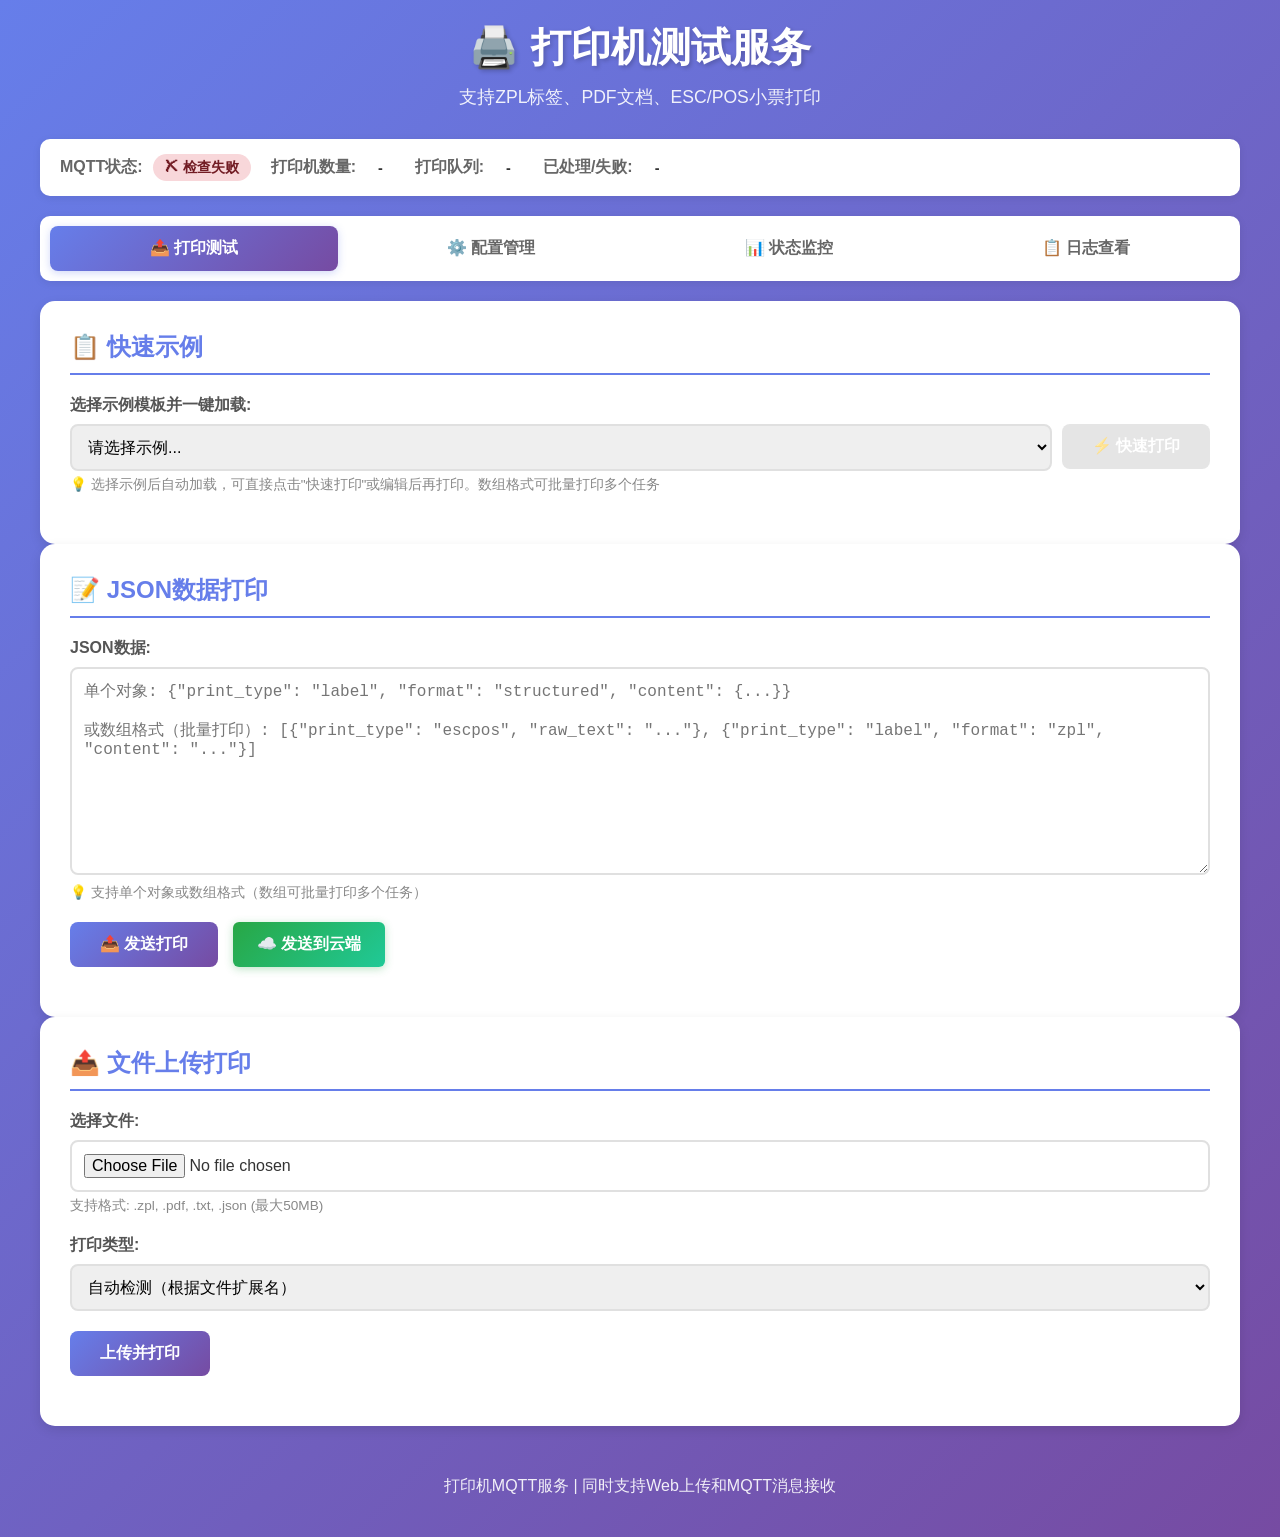
==== templates/index.html @ 7f985e1d "修改数组支持" ====
<!DOCTYPE html>
<html lang="zh-CN">
<head>
    <meta charset="UTF-8">
    <meta name="viewport" content="width=device-width, initial-scale=1.0">
    <title>打印机测试服务</title>
    <link rel="stylesheet" href="/static/style.css">
</head>
<body>
    <div class="container">
        <header>
            <h1>🖨️ 打印机测试服务</h1>
            <p class="subtitle">支持ZPL标签、PDF文档、ESC/POS小票打印</p>
        </header>

        <div class="status-bar">
            <div class="status-item">
                <span class="status-label">MQTT状态:</span>
                <span id="mqtt-status" class="status-value">检查中...</span>
            </div>
            <div class="status-item">
                <span class="status-label">打印机数量:</span>
                <span id="printer-count" class="status-value">-</span>
            </div>
            <div class="status-item">
                <span class="status-label">打印队列:</span>
                <span id="queue-status" class="status-value">-</span>
            </div>
            <div class="status-item">
                <span class="status-label">已处理/失败:</span>
                <span id="queue-stats" class="status-value">-</span>
            </div>
        </div>

        <!-- 主Tab导航 -->
        <div class="main-tabs">
            <button class="main-tab-btn active" onclick="switchMainTab('print')">📤 打印测试</button>
            <button class="main-tab-btn" onclick="switchMainTab('config')">⚙️ 配置管理</button>
            <button class="main-tab-btn" onclick="switchMainTab('status')">📊 状态监控</button>
            <button class="main-tab-btn" onclick="switchMainTab('logs')">📋 日志查看</button>
        </div>

        <main>
            <!-- 打印测试Tab -->
            <div id="print-tab" class="main-tab-content active">
                <div class="card">
                    <h2>📋 快速示例</h2>
                    <div class="example-selector">
                        <div class="form-group">
                            <label for="example-select">选择示例模板并一键加载:</label>
                            <div style="display: flex; gap: 10px; align-items: flex-start;">
                                <select id="example-select" style="flex: 1;" onchange="onExampleSelectAndLoad()">
                                    <option value="">请选择示例...</option>
                                    <optgroup label="标签打印">
                                        <option value="simple_chinese">简单中文标签（推荐）</option>
                                        <option value="mixed">中英文混合标签</option>
                                        <option value="zpl_chinese">ZPL代码含中文</option>
                                        <option value="zpl_english">纯英文ZPL</option>
                                    </optgroup>
                                    <optgroup label="小票打印">
                                        <option value="deli_receipt">ESC/POS小票（结构化）</option>
                                        <option value="deli_raw">ESC/POS小票（纯文本）</option>
                                    </optgroup>
                                    <optgroup label="批量打印（数组格式）">
                                        <option value="escpos_raw_text_list">ESC/POS批量打印（数组）</option>
                                    </optgroup>
                                </select>
                                <button class="btn btn-primary" onclick="quickPrintExample()" id="quick-print-btn" style="white-space: nowrap; min-width: 120px;" disabled>
                                    <span>⚡ 快速打印</span>
                                </button>
                            </div>
                            <small>💡 选择示例后自动加载，可直接点击"快速打印"或编辑后再打印。数组格式可批量打印多个任务</small>
                        </div>
                        
                        <div id="example-preview-mini" class="example-preview-mini" style="display: none;">
                            <div style="display: flex; justify-content: space-between; align-items: center;">
                                <div>
                                    <strong id="example-title-mini"></strong>
                                    <span id="example-desc-mini" style="color: #666; margin-left: 10px;"></span>
                                </div>
                                <button class="btn btn-small" onclick="toggleExampleCode()" id="toggle-code-btn">
                                    <span>👁️ 查看代码</span>
                                </button>
                            </div>
                            <pre id="example-code-full" style="display: none; margin-top: 10px;"><code id="example-code"></code></pre>
                        </div>
                    </div>
                </div>

                <div class="card">
                    <h2>📝 JSON数据打印</h2>
                    <form id="json-form">
                        <div class="form-group">
                            <label for="json-input">JSON数据:</label>
                            <textarea id="json-input" name="json_data" rows="10" 
                                      placeholder='单个对象: {"print_type": "label", "format": "structured", "content": {...}}&#10;&#10;或数组格式（批量打印）: [{"print_type": "escpos", "raw_text": "..."}, {"print_type": "label", "format": "zpl", "content": "..."}]'></textarea>
                            <small>💡 支持单个对象或数组格式（数组可批量打印多个任务）</small>
                        </div>

                        <div class="form-group">
                            <button type="submit" id="json-btn" class="btn btn-primary">
                                <span class="btn-text">📤 发送打印</span>
                                <span class="btn-loading" style="display: none;">处理中...</span>
                            </button>
                            <button type="button" id="mqtt-send-btn" class="btn btn-success" style="margin-left: 10px;">
                                <span class="btn-text">☁️ 发送到云端</span>
                                <span class="btn-loading" style="display: none;">发送中...</span>
                            </button>
                        </div>
                    </form>
                    <div id="json-result" class="result-message" style="display: none;"></div>
                </div>

                <div class="card">
                    <h2>📤 文件上传打印</h2>
                    <form id="upload-form" enctype="multipart/form-data">
                        <div class="form-group">
                            <label for="file-input">选择文件:</label>
                            <input type="file" id="file-input" name="file" required>
                            <small>支持格式: .zpl, .pdf, .txt, .json (最大50MB)</small>
                        </div>

                        <div class="form-group">
                            <label for="print-type">打印类型:</label>
                            <select id="print-type" name="print_type">
                                <option value="">自动检测（根据文件扩展名）</option>
                                <option value="label">ZPL标签打印</option>
                                <option value="pdf">PDF文档打印</option>
                                <option value="escpos">ESC/POS小票打印</option>
                            </select>
                        </div>

                        <div class="form-group">
                            <button type="submit" id="upload-btn" class="btn btn-primary">
                                <span class="btn-text">上传并打印</span>
                                <span class="btn-loading" style="display: none;">处理中...</span>
                            </button>
                        </div>
                    </form>
                    <div id="upload-result" class="result-message" style="display: none;"></div>
                </div>
            </div>

            <!-- 配置管理Tab -->
            <div id="config-tab" class="main-tab-content">
                <div class="card">
                    <h2>⚙️ 配置管理</h2>
                    
                    <!-- 子Tab导航 -->
                    <div class="sub-tabs">
                        <button class="sub-tab-btn active" onclick="switchSubTab('mqtt-config')">MQTT配置</button>
                        <button class="sub-tab-btn" onclick="switchSubTab('printer-config')">打印机配置</button>
                        <button class="sub-tab-btn" onclick="switchSubTab('import-export')">导入/导出</button>
                    </div>

                    <!-- MQTT配置 -->
                    <div id="mqtt-config" class="sub-tab-content active">
                        <form id="mqtt-config-form">
                            <div class="form-group">
                                <label for="mqtt-url">MQTT URL:</label>
                                <input type="text" id="mqtt-url" name="url" placeholder="mqtt://127.0.0.1:1883">
                                <small>格式: mqtt://host:port 或 ws://host:port/mqtt</small>
                            </div>
                            <div class="form-group">
                                <label for="mqtt-topic">主题:</label>
                                <input type="text" id="mqtt-topic" name="topic" placeholder="zebra/print">
                            </div>
                            <div class="form-group">
                                <label for="mqtt-username">用户名:</label>
                                <input type="text" id="mqtt-username" name="username" placeholder="可选">
                            </div>
                            <div class="form-group">
                                <label for="mqtt-password">密码:</label>
                                <input type="password" id="mqtt-password" name="password" placeholder="可选">
                            </div>
                            <div class="form-group">
                                <label for="mqtt-client-id">客户端ID:</label>
                                <input type="text" id="mqtt-client-id" name="client_id" placeholder="留空则自动生成随机ID">
                                <small>如果为空，系统会自动生成随机ID（格式：label_print_随机字符串）</small>
                            </div>
                            <div class="form-group">
                                <button type="submit" class="btn btn-primary">保存MQTT配置</button>
                                <button type="button" class="btn btn-secondary" onclick="loadConfig()">重新加载</button>
                            </div>
                        </form>
                        <div id="mqtt-result" class="result-message" style="display: none;"></div>
                    </div>

                    <!-- 打印机配置 -->
                    <div id="printer-config" class="sub-tab-content">
                        <div class="printers-list" id="printers-list">
                            <p>加载中...</p>
                        </div>
                        <div class="form-group">
                            <button type="button" class="btn btn-primary" onclick="addPrinter()">添加打印机</button>
                            <button type="button" class="btn btn-secondary" onclick="loadConfig()">重新加载</button>
                        </div>
                        <div id="printers-result" class="result-message" style="display: none;"></div>
                        
                        <!-- 打印机编辑对话框 -->
                        <div id="printer-modal" class="modal" style="display: none;">
                            <div class="modal-content">
                                <span class="close" onclick="closePrinterModal()">&times;</span>
                                <h2 id="printer-modal-title">添加打印机</h2>
                                <form id="printer-form">
                                    <input type="hidden" id="printer-index" value="-1">
                                    <div class="form-group">
                                        <label for="printer-name">打印机名称:</label>
                                        <div style="display: flex; gap: 10px; align-items: flex-start;">
                                            <input type="text" id="printer-name" name="name" placeholder="例如: ZT411标签打印机" required style="flex: 1;">
                                            <button type="button" class="btn btn-secondary" onclick="scanPrinters()" id="scan-btn" style="white-space: nowrap;">扫描打印机</button>
                                        </div>
                                        <div id="printer-scan-result" style="margin-top: 10px; display: none;">
                                            <select id="printer-select" style="width: 100%; padding: 8px; border: 2px solid #e0e0e0; border-radius: 8px; font-size: 0.95em;">
                                                <option value="">请选择打印机...</option>
                                            </select>
                                            <small style="display: block; margin-top: 5px; color: #888;">选择打印机后会自动填充名称</small>
                                        </div>
                                    </div>
                                    <div class="form-group">
                                        <label for="printer-types">支持类型:</label>
                                        <div style="display: flex; flex-wrap: wrap; gap: 10px;">
                                            <label><input type="checkbox" name="types" value="label"> 标签(ZPL)</label>
                                            <label><input type="checkbox" name="types" value="pdf"> PDF</label>
                                            <label><input type="checkbox" name="types" value="escpos"> ESC/POS小票</label>
                                            <label><input type="checkbox" name="types" value="*"> 通用(所有类型)</label>
                                        </div>
                                        <small>至少选择一种类型</small>
                                    </div>
                                    <div class="form-group">
                                        <label for="printer-ip">IP地址:</label>
                                        <input type="text" id="printer-ip" name="ip" placeholder="例如: 192.168.1.100">
                                        <small>网络打印机IP地址（可选）</small>
                                    </div>
                                    <div class="form-group">
                                        <label for="printer-port">端口:</label>
                                        <input type="number" id="printer-port" name="port" value="9100" placeholder="9100">
                                        <small>网络打印端口（默认9100）</small>
                                    </div>
                                    <div class="form-group">
                                        <label for="printer-device">设备路径:</label>
                                        <input type="text" id="printer-device" name="device" placeholder="例如: /dev/usb/lp0">
                                        <small>Linux USB设备路径（可选）</small>
                                    </div>
                                    <div class="form-group">
                                        <button type="submit" class="btn btn-primary">保存</button>
                                        <button type="button" class="btn btn-secondary" onclick="closePrinterModal()">取消</button>
                                    </div>
                                </form>
                            </div>
                        </div>
                    </div>

                    <!-- 导入/导出 -->
                    <div id="import-export" class="sub-tab-content">
                        <div class="form-group">
                            <h3>导出配置</h3>
                            <button type="button" class="btn btn-primary" onclick="exportConfig()">导出配置文件</button>
                            <small>下载当前配置文件到本地</small>
                        </div>
                        <div class="form-group">
                            <h3>导入配置</h3>
                            <input type="file" id="config-file-input" accept=".json" style="margin-bottom: 10px;">
                            <button type="button" class="btn btn-primary" onclick="importConfig()">导入配置文件</button>
                            <small>从本地文件导入配置（会覆盖当前配置）</small>
                        </div>
                        <div id="import-export-result" class="result-message" style="display: none;"></div>
                    </div>
                </div>
            </div>

            <!-- 状态监控Tab -->
            <div id="status-tab" class="main-tab-content">
                <div class="card">
                    <h2>📊 服务状态</h2>
                    <div id="status-info">
                        <p>加载中...</p>
                    </div>
                </div>

                <div class="card">
                    <h2>🖨️ 打印机信息</h2>
                    <div id="printer-info">
                        <p>加载中...</p>
                    </div>
                </div>
            </div>

            <!-- 日志查看Tab -->
            <div id="logs-tab" class="main-tab-content">
                <div class="card">
                    <h2>📋 日志查看</h2>
                    
                    <!-- 日志控制面板 -->
                    <div class="log-controls">
                        <div class="log-control-row">
                            <div class="form-group" style="flex: 1;">
                                <label for="log-file-select">日志文件:</label>
                                <select id="log-file-select" onchange="onLogFileChange()">
                                    <option value="">最新日志</option>
                                </select>
                            </div>
                            
                            <div class="form-group" style="flex: 1;">
                                <label for="log-level-filter">日志级别:</label>
                                <select id="log-level-filter" onchange="loadLogs()">
                                    <option value="">全部</option>
                                    <option value="ERROR">ERROR</option>
                                    <option value="WARNING">WARNING</option>
                                    <option value="INFO">INFO</option>
                                    <option value="DEBUG">DEBUG</option>
                                </select>
                            </div>
                            
                            <div class="form-group" style="flex: 1;">
                                <label for="log-lines">显示行数:</label>
                                <select id="log-lines" onchange="loadLogs()">
                                    <option value="50">50行</option>
                                    <option value="100" selected>100行</option>
                                    <option value="200">200行</option>
                                    <option value="500">500行</option>
                                </select>
                            </div>
                        </div>
                        
                        <div class="log-control-row">
                            <div class="form-group" style="flex: 1;">
                                <label for="log-search">搜索关键词:</label>
                                <input type="text" id="log-search" placeholder="输入关键词搜索..." onkeyup="onLogSearchKeyup(event)">
                            </div>
                            
                            <div class="form-group" style="display: flex; gap: 10px; align-items: flex-end;">
                                <button class="btn btn-primary" onclick="loadLogs()">🔍 搜索</button>
                                <button class="btn btn-secondary" onclick="refreshLogs()">🔄 刷新</button>
                                <button class="btn btn-secondary" onclick="cleanOldLogs()">🗑️ 清理过期日志</button>
                            </div>
                        </div>
                    </div>
                    
                    <!-- 日志统计 -->
                    <div class="log-stats" id="log-stats">
                        <div class="stat-item">
                            <span class="stat-label">总记录:</span>
                            <span class="stat-value" id="log-count">-</span>
                        </div>
                        <div class="stat-item stat-error">
                            <span class="stat-label">错误:</span>
                            <span class="stat-value" id="log-error-count">-</span>
                        </div>
                        <div class="stat-item stat-warning">
                            <span class="stat-label">警告:</span>
                            <span class="stat-value" id="log-warning-count">-</span>
                        </div>
                        <div class="stat-item stat-info">
                            <span class="stat-label">信息:</span>
                            <span class="stat-value" id="log-info-count">-</span>
                        </div>
                    </div>
                    
                    <!-- 日志内容 -->
                    <div class="log-viewer" id="log-viewer">
                        <p class="log-loading">加载中...</p>
                    </div>
                </div>
                
                <!-- 日志文件管理 -->
                <div class="card">
                    <h2>📁 日志文件管理</h2>
                    <div id="log-files-info">
                        <p>加载中...</p>
                    </div>
                </div>
            </div>
        </main>

        <footer>
            <p>打印机MQTT服务 | 同时支持Web上传和MQTT消息接收</p>
        </footer>
    </div>

    <script>
        // 主Tab切换
        function switchMainTab(tabName) {
            // 隐藏所有主Tab内容
            document.querySelectorAll('.main-tab-content').forEach(tab => {
                tab.classList.remove('active');
            });
            
            // 移除所有主Tab按钮的active状态
            document.querySelectorAll('.main-tab-btn').forEach(btn => {
                btn.classList.remove('active');
            });
            
            // 显示选中的Tab
            document.getElementById(tabName + '-tab').classList.add('active');
            event.target.classList.add('active');
            
            // 如果切换到状态监控，刷新状态
            if (tabName === 'status') {
                loadStatusInfo();
            }
            // 如果切换到配置管理，加载配置
            if (tabName === 'config') {
                loadConfig();
            }
            // 如果切换到日志查看，加载日志
            if (tabName === 'logs') {
                loadLogFiles();
                loadLogs();
                loadLogStats();
            }
        }

        // 子Tab切换（配置管理内部）
        function switchSubTab(tabName) {
            // 隐藏所有子Tab内容
            document.querySelectorAll('.sub-tab-content').forEach(tab => {
                tab.classList.remove('active');
            });
            
            // 移除所有子Tab按钮的active状态
            document.querySelectorAll('.sub-tab-btn').forEach(btn => {
                btn.classList.remove('active');
            });
            
            // 显示选中的Tab
            document.getElementById(tabName).classList.add('active');
            event.target.classList.add('active');
            
            // 如果切换到打印机配置，加载打印机列表
            if (tabName === 'printer-config') {
                loadPrinters();
            }
        }

        // 状态检查
        async function checkStatus() {
            try {
                const response = await fetch('/api/status');
                const data = await response.json();
                
                // MQTT状态
                let statusText = '✗ 已停止';
                let statusClass = 'status-error';
                if (data.mqtt.status === 'running') {
                    statusText = '✓ 已连接';
                    statusClass = 'status-success';
                } else if (data.mqtt.status === 'connecting') {
                    statusText = '⏳ 连接中...';
                    statusClass = 'status-value';
                }
                document.getElementById('mqtt-status').textContent = statusText;
                document.getElementById('mqtt-status').className = 'status-value ' + statusClass;
                
                // 打印机数量
                document.getElementById('printer-count').textContent = data.printers.count;
                
                // 打印队列状态
                if (data.queue) {
                    const queueSize = data.queue.queue_size || 0;
                    const isRunning = data.queue.is_running;
                    
                    let queueText = '';
                    let queueClass = 'status-value';
                    
                    if (!isRunning) {
                        queueText = '✗ 未运行';
                        queueClass = 'status-value status-error';
                    } else if (queueSize > 0) {
                        queueText = `⏳ ${queueSize}个任务`;
                        queueClass = 'status-value status-warning';
                    } else {
                        queueText = '✓ 空闲';
                        queueClass = 'status-value status-success';
                    }
                    
                    document.getElementById('queue-status').textContent = queueText;
                    document.getElementById('queue-status').className = queueClass;
                    
                    // 统计信息
                    const processed = data.queue.processed_count || 0;
                    const failed = data.queue.failed_count || 0;
                    const successRate = data.queue.success_rate || 100;
                    
                    document.getElementById('queue-stats').textContent = `${processed}/${failed} (${successRate}%)`;
                } else {
                    document.getElementById('queue-status').textContent = '-';
                    document.getElementById('queue-stats').textContent = '-';
                }
            } catch (error) {
                document.getElementById('mqtt-status').textContent = '✗ 检查失败';
                document.getElementById('mqtt-status').className = 'status-value status-error';
            }
        }

        // 加载状态信息
        async function loadStatusInfo() {
            try {
                const response = await fetch('/api/status');
                const data = await response.json();
                
                let statusText = '已停止';
                let statusClass = 'status-error';
                if (data.mqtt.status === 'running') {
                    statusText = '已连接';
                    statusClass = 'status-success';
                } else if (data.mqtt.status === 'connecting') {
                    statusText = '连接中...';
                    statusClass = 'status-value';
                }
                
                let errorHtml = '';
                if (data.mqtt.error) {
                    errorHtml = `<p><strong>错误信息:</strong> <span class="status-error">${data.mqtt.error}</span></p>`;
                }
                
                let clientIdHtml = '';
                if (data.mqtt.client_id) {
                    clientIdHtml = `<p><strong>客户端ID:</strong> ${data.mqtt.client_id}</p>`;
                }
                
                const statusHtml = `
                    <div class="status-detail">
                        <h3>MQTT连接信息</h3>
                        <p><strong>状态:</strong> <span class="${statusClass}">${statusText}</span></p>
                        <p><strong>服务器:</strong> ${data.mqtt.host}:${data.mqtt.port}</p>
                        <p><strong>主题:</strong> ${data.mqtt.topic}</p>
                        ${clientIdHtml}
                        ${errorHtml}
                    </div>
                `;
                document.getElementById('status-info').innerHTML = statusHtml;
                
                // 加载打印机信息
                loadPrintersInfo();
            } catch (error) {
                document.getElementById('status-info').innerHTML = '<p class="error">加载状态失败: ' + error.message + '</p>';
            }
        }

        // 加载打印机信息
        async function loadPrintersInfo() {
            try {
                const response = await fetch('/api/status');
                const data = await response.json();
                
                if (data.printers.count === 0) {
                    document.getElementById('printer-info').innerHTML = '<p>未配置打印机</p>';
                    return;
                }
                
                let printersHtml = '<div class="printers-grid">';
                data.printers.configs.forEach((printer, index) => {
                    const types = printer.types || [];
                    const typeStr = types.join(', ');
                    printersHtml += `
                        <div class="printer-card">
                            <h4>${printer.name || '未命名打印机'}</h4>
                            <p><strong>类型:</strong> ${typeStr}</p>
                            <p><strong>IP:</strong> ${printer.ip || 'N/A'}</p>
                            <p><strong>端口:</strong> ${printer.port || 9100}</p>
                        </div>
                    `;
                });
                printersHtml += '</div>';
                document.getElementById('printer-info').innerHTML = printersHtml;
            } catch (error) {
                document.getElementById('printer-info').innerHTML = '<p class="error">加载打印机信息失败: ' + error.message + '</p>';
            }
        }

        // 加载配置
        async function loadConfig() {
            try {
                const response = await fetch('/api/config');
                const data = await response.json();
                
                // 填充MQTT配置表单
                if (data.mqtt) {
                    document.getElementById('mqtt-url').value = data.mqtt.url || '';
                    document.getElementById('mqtt-topic').value = data.mqtt.topic || '';
                    document.getElementById('mqtt-username').value = data.mqtt.username || '';
                    document.getElementById('mqtt-client-id').value = data.mqtt.client_id || '';
                    // 密码字段不填充（显示为***）
                }
            } catch (error) {
                console.error('加载配置失败:', error);
            }
        }

        // 加载打印机列表
        async function loadPrinters() {
            try {
                const response = await fetch('/api/config');
                const data = await response.json();
                
                const printers = data.printers || [];
                if (printers.length === 0) {
                    document.getElementById('printers-list').innerHTML = '<p>未配置打印机</p>';
                    return;
                }
                
                let printersHtml = '<div class="printers-list-items">';
                printers.forEach((printer, index) => {
                    printersHtml += `
                        <div class="printer-item">
                            <h4>${printer.name || '未命名'}</h4>
                            <p>类型: ${(printer.types || []).join(', ')}</p>
                            <p>IP: ${printer.ip || 'N/A'}</p>
                            <button class="btn btn-small" onclick="editPrinter(${index})">编辑</button>
                            <button class="btn btn-small btn-danger" onclick="deletePrinter(${index})">删除</button>
                        </div>
                    `;
                });
                printersHtml += '</div>';
                document.getElementById('printers-list').innerHTML = printersHtml;
            } catch (error) {
                document.getElementById('printers-list').innerHTML = '<p class="error">加载失败: ' + error.message + '</p>';
            }
        }

        // 导出配置
        async function exportConfig() {
            try {
                const response = await fetch('/api/config/export');
                const data = await response.json();
                
                if (data.success) {
                    const blob = new Blob([JSON.stringify(data.config, null, 2)], { type: 'application/json' });
                    const url = URL.createObjectURL(blob);
                    const a = document.createElement('a');
                    a.href = url;
                    a.download = data.filename || 'printer_config.json';
                    document.body.appendChild(a);
                    a.click();
                    document.body.removeChild(a);
                    URL.revokeObjectURL(url);
                    
                    showResult(document.getElementById('import-export-result'), '配置已导出', 'success');
                } else {
                    showResult(document.getElementById('import-export-result'), data.error || '导出失败', 'error');
                }
            } catch (error) {
                showResult(document.getElementById('import-export-result'), '导出失败: ' + error.message, 'error');
            }
        }

        // 导入配置
        async function importConfig() {
            const fileInput = document.getElementById('config-file-input');
            if (!fileInput.files[0]) {
                showResult(document.getElementById('import-export-result'), '请选择文件', 'error');
                return;
            }
            
            const formData = new FormData();
            formData.append('file', fileInput.files[0]);
            
            try {
                const response = await fetch('/api/config/import', {
                    method: 'POST',
                    body: formData
                });
                
                const data = await response.json();
                
                if (data.success) {
                    showResult(document.getElementById('import-export-result'), '配置已导入', 'success');
                    loadConfig();
                    loadPrinters();
                } else {
                    showResult(document.getElementById('import-export-result'), data.error || '导入失败', 'error');
                }
            } catch (error) {
                showResult(document.getElementById('import-export-result'), '导入失败: ' + error.message, 'error');
            }
        }

        // 添加打印机
        function addPrinter() {
            document.getElementById('printer-modal-title').textContent = '添加打印机';
            document.getElementById('printer-index').value = '-1';
            document.getElementById('printer-form').reset();
            document.getElementById('printer-port').value = '9100';
            // 重置扫描结果
            document.getElementById('printer-scan-result').style.display = 'none';
            document.getElementById('printer-select').innerHTML = '<option value="">请选择打印机...</option>';
            document.getElementById('printer-modal').style.display = 'block';
        }

        // 编辑打印机
        async function editPrinter(index) {
            try {
                const response = await fetch('/api/config');
                const config = await response.json();
                const printers = config.printers || [];
                
                if (index < 0 || index >= printers.length) {
                    showResult(document.getElementById('printers-result'), '打印机索引无效', 'error');
                    return;
                }
                
                const printer = printers[index];
                document.getElementById('printer-modal-title').textContent = '编辑打印机';
                document.getElementById('printer-index').value = index;
                document.getElementById('printer-name').value = printer.name || '';
                document.getElementById('printer-ip').value = printer.ip || '';
                document.getElementById('printer-port').value = printer.port || 9100;
                document.getElementById('printer-device').value = printer.device || '';
                
                // 清除所有复选框
                document.querySelectorAll('input[name="types"]').forEach(cb => cb.checked = false);
                
                // 设置选中的类型
                const types = printer.types || [];
                types.forEach(type => {
                    const checkbox = document.querySelector(`input[name="types"][value="${type}"]`);
                    if (checkbox) checkbox.checked = true;
                });
                
                document.getElementById('printer-modal').style.display = 'block';
            } catch (error) {
                showResult(document.getElementById('printers-result'), '加载打印机信息失败: ' + error.message, 'error');
            }
        }

        // 关闭打印机对话框
        function closePrinterModal() {
            document.getElementById('printer-modal').style.display = 'none';
            // 重置表单和扫描结果
            document.getElementById('printer-form').reset();
            document.getElementById('printer-port').value = '9100';
            document.getElementById('printer-scan-result').style.display = 'none';
            document.getElementById('printer-select').innerHTML = '<option value="">请选择打印机...</option>';
        }

        // 打印机表单提交
        document.getElementById('printer-form').addEventListener('submit', async (e) => {
            e.preventDefault();
            
            // 获取选中的类型
            const selectedTypes = Array.from(document.querySelectorAll('input[name="types"]:checked')).map(cb => cb.value);
            if (selectedTypes.length === 0) {
                showResult(document.getElementById('printers-result'), '请至少选择一种支持类型', 'error');
                return;
            }
            
            const printerData = {
                name: document.getElementById('printer-name').value,
                types: selectedTypes,
                ip: document.getElementById('printer-ip').value || null,
                port: parseInt(document.getElementById('printer-port').value) || 9100,
                device: document.getElementById('printer-device').value || null
            };
            
            try {
                const response = await fetch('/api/config');
                const config = await response.json();
                
                if (!config.printers) {
                    config.printers = [];
                }
                
                const index = parseInt(document.getElementById('printer-index').value);
                if (index >= 0 && index < config.printers.length) {
                    // 编辑现有打印机
                    config.printers[index] = printerData;
                } else {
                    // 添加新打印机
                    config.printers.push(printerData);
                }
                
                const saveResponse = await fetch('/api/config/save', {
                    method: 'POST',
                    headers: {
                        'Content-Type': 'application/json'
                    },
                    body: JSON.stringify(config)
                });
                
                const data = await saveResponse.json();
                
                if (data.success) {
                    showResult(document.getElementById('printers-result'), index >= 0 ? '打印机已更新' : '打印机已添加', 'success');
                    closePrinterModal();
                    loadPrinters();
                    // 刷新状态栏的打印机数量
                    checkStatus();
                } else {
                    showResult(document.getElementById('printers-result'), data.error || '保存失败', 'error');
                }
            } catch (error) {
                showResult(document.getElementById('printers-result'), '保存失败: ' + error.message, 'error');
            }
        });

        // 点击模态框外部关闭
        window.onclick = function(event) {
            const modal = document.getElementById('printer-modal');
            if (event.target == modal) {
                closePrinterModal();
            }
        }

        // 扫描打印机
        async function scanPrinters() {
            const scanBtn = document.getElementById('scan-btn');
            const resultDiv = document.getElementById('printer-scan-result');
            const select = document.getElementById('printer-select');
            const nameInput = document.getElementById('printer-name');
            
            scanBtn.disabled = true;
            scanBtn.textContent = '扫描中...';
            resultDiv.style.display = 'none';
            
            try {
                const response = await fetch('/api/printers/scan');
                const data = await response.json();
                
                if (data.success && data.printers && data.printers.length > 0) {
                    // 清空选择框
                    select.innerHTML = '<option value="">请选择打印机...</option>';
                    
                    // 添加打印机选项
                    data.printers.forEach(printer => {
                        const option = document.createElement('option');
                        option.value = printer.name;
                        option.textContent = printer.name + (printer.is_default ? ' (默认)' : '');
                        if (printer.is_default) {
                            option.style.fontWeight = 'bold';
                        }
                        select.appendChild(option);
                    });
                    
                    resultDiv.style.display = 'block';
                    showResult(document.getElementById('printers-result'), `找到 ${data.count} 台打印机`, 'success');
                } else {
                    const errorMsg = data.error || '未找到打印机';
                    showResult(document.getElementById('printers-result'), errorMsg, 'error');
                    resultDiv.style.display = 'none';
                }
            } catch (error) {
                showResult(document.getElementById('printers-result'), '扫描失败: ' + error.message, 'error');
                resultDiv.style.display = 'none';
            } finally {
                scanBtn.disabled = false;
                scanBtn.textContent = '扫描打印机';
            }
        }

        // 打印机选择改变事件
        document.getElementById('printer-select').addEventListener('change', function(e) {
            const selectedName = e.target.value;
            if (selectedName) {
                document.getElementById('printer-name').value = selectedName;
            }
        });

        // 删除打印机
        async function deletePrinter(index) {
            if (!confirm('确定要删除这台打印机吗？')) {
                return;
            }
            
            try {
                const response = await fetch('/api/config');
                const config = await response.json();
                
                config.printers.splice(index, 1);
                
                const saveResponse = await fetch('/api/config/save', {
                    method: 'POST',
                    headers: {
                        'Content-Type': 'application/json'
                    },
                    body: JSON.stringify(config)
                });
                
                const data = await saveResponse.json();
                
                if (data.success) {
                    showResult(document.getElementById('printers-result'), '打印机已删除', 'success');
                    loadPrinters();
                } else {
                    showResult(document.getElementById('printers-result'), data.error || '删除失败', 'error');
                }
            } catch (error) {
                showResult(document.getElementById('printers-result'), '删除失败: ' + error.message, 'error');
            }
        }

        // MQTT配置表单提交
        document.getElementById('mqtt-config-form').addEventListener('submit', async (e) => {
            e.preventDefault();
            
            try {
                const response = await fetch('/api/config');
                const config = await response.json();
                
                // 更新MQTT配置
                const clientIdValue = document.getElementById('mqtt-client-id').value.trim();
                config.mqtt = {
                    url: document.getElementById('mqtt-url').value,
                    topic: document.getElementById('mqtt-topic').value,
                    username: document.getElementById('mqtt-username').value || null,
                    password: document.getElementById('mqtt-password').value || null,
                    client_id: clientIdValue || null  // 如果为空字符串，设为null（自动生成）
                };
                
                const saveResponse = await fetch('/api/config/save', {
                    method: 'POST',
                    headers: {
                        'Content-Type': 'application/json'
                    },
                    body: JSON.stringify(config)
                });
                
                const data = await saveResponse.json();
                
                if (data.success) {
                    const message = data.mqtt_restarted ? 'MQTT配置已保存，客户端已重启' : 'MQTT配置已保存';
                    showResult(document.getElementById('mqtt-result'), message, 'success');
                    // 刷新状态
                    setTimeout(() => {
                        checkStatus();
                    }, 1000);
                } else {
                    showResult(document.getElementById('mqtt-result'), data.error || '保存失败', 'error');
                }
            } catch (error) {
                showResult(document.getElementById('mqtt-result'), '保存失败: ' + error.message, 'error');
            }
        });

        // 文件上传表单处理
        document.getElementById('upload-form').addEventListener('submit', async (e) => {
            e.preventDefault();
            
            const formData = new FormData(e.target);
            const fileInput = document.getElementById('file-input');
            const btn = document.getElementById('upload-btn');
            const resultDiv = document.getElementById('upload-result');
            
            if (!fileInput.files[0]) {
                showResult(resultDiv, '请选择文件', 'error');
                return;
            }
            
            btn.disabled = true;
            btn.querySelector('.btn-text').style.display = 'none';
            btn.querySelector('.btn-loading').style.display = 'inline';
            resultDiv.style.display = 'none';
            
            try {
                const response = await fetch('/api/print', {
                    method: 'POST',
                    body: formData
                });
                
                const data = await response.json();
                
                if (data.success) {
                    showResult(resultDiv, data.message || '打印任务已发送', 'success');
                } else {
                    showResult(resultDiv, data.error || '打印失败', 'error');
                }
            } catch (error) {
                showResult(resultDiv, '请求失败: ' + error.message, 'error');
            } finally {
                btn.disabled = false;
                btn.querySelector('.btn-text').style.display = 'inline';
                btn.querySelector('.btn-loading').style.display = 'none';
            }
        });

        // JSON表单处理
        document.getElementById('json-form').addEventListener('submit', async (e) => {
            e.preventDefault();
            
            const jsonInput = document.getElementById('json-input');
            const btn = document.getElementById('json-btn');
            const resultDiv = document.getElementById('json-result');
            
            let jsonData;
            try {
                jsonData = JSON.parse(jsonInput.value);
            } catch (error) {
                showResult(resultDiv, 'JSON格式错误: ' + error.message, 'error');
                return;
            }
            
            // 验证数据格式
            const isArray = Array.isArray(jsonData);
            if (!isArray && typeof jsonData !== 'object') {
                showResult(resultDiv, 'JSON数据必须是对象或数组', 'error');
                return;
            }
            
            if (isArray && jsonData.length === 0) {
                showResult(resultDiv, '数组不能为空', 'error');
                return;
            }
            
            btn.disabled = true;
            btn.querySelector('.btn-text').style.display = 'none';
            btn.querySelector('.btn-loading').style.display = 'inline';
            resultDiv.style.display = 'none';
            
            try {
                const response = await fetch('/api/print/raw', {
                    method: 'POST',
                    headers: {
                        'Content-Type': 'application/json'
                    },
                    body: JSON.stringify(jsonData)
                });
                
                const data = await response.json();
                
                if (data.success) {
                    // 如果是数组格式，显示详细信息
                    if (isArray && data.total !== undefined) {
                        let message = `✅ ${data.message || '批量打印任务处理完成'}`;
                        if (data.total > 0) {
                            message += `\n📊 总计: ${data.total} 个任务`;
                            message += `\n✅ 成功: ${data.success_count} 个`;
                            if (data.failed_count > 0) {
                                message += `\n❌ 失败: ${data.failed_count} 个`;
                            }
                            if (data.task_ids && data.task_ids.length > 0) {
                                message += `\n🆔 任务ID: ${data.task_ids.slice(0, 3).join(', ')}${data.task_ids.length > 3 ? '...' : ''}`;
                            }
                        }
                        showResult(resultDiv, message, 'success');
                        
                        // 如果有失败的任务，显示详细信息
                        if (data.failed_count > 0 && data.results) {
                            const failedTasks = data.results.filter(r => !r.success);
                            if (failedTasks.length > 0) {
                                setTimeout(() => {
                                    let errorDetails = '失败任务详情:\n';
                                    failedTasks.forEach(task => {
                                        errorDetails += `任务 ${task.index + 1}: ${task.error || '未知错误'}\n`;
                                    });
                                    alert(errorDetails);
                                }, 500);
                            }
                        }
                    } else {
                        // 单个对象格式，显示简单消息
                        showResult(resultDiv, data.message || '打印任务已发送', 'success');
                    }
                } else {
                    showResult(resultDiv, data.error || '打印失败', 'error');
                }
            } catch (error) {
                showResult(resultDiv, '请求失败: ' + error.message, 'error');
            } finally {
                btn.disabled = false;
                btn.querySelector('.btn-text').style.display = 'inline';
                btn.querySelector('.btn-loading').style.display = 'none';
            }
        });

        // 发送到云端（MQTT）
        document.getElementById('mqtt-send-btn').addEventListener('click', async () => {
            const jsonInput = document.getElementById('json-input');
            const btn = document.getElementById('mqtt-send-btn');
            const resultDiv = document.getElementById('json-result');
            
            let jsonData;
            try {
                jsonData = JSON.parse(jsonInput.value);
            } catch (error) {
                showResult(resultDiv, 'JSON格式错误: ' + error.message, 'error');
                return;
            }
            
            btn.disabled = true;
            btn.querySelector('.btn-text').style.display = 'none';
            btn.querySelector('.btn-loading').style.display = 'inline';
            resultDiv.style.display = 'none';
            
            try {
                const response = await fetch('/api/mqtt/send', {
                    method: 'POST',
                    headers: {
                        'Content-Type': 'application/json'
                    },
                    body: JSON.stringify(jsonData)
                });
                
                const data = await response.json();
                
                if (data.success) {
                    showResult(resultDiv, '☁️ ' + (data.message || '数据已发送到云端MQTT服务器'), 'success');
                } else {
                    showResult(resultDiv, data.error || '发送失败', 'error');
                }
            } catch (error) {
                showResult(resultDiv, '请求失败: ' + error.message, 'error');
            } finally {
                btn.disabled = false;
                btn.querySelector('.btn-text').style.display = 'inline';
                btn.querySelector('.btn-loading').style.display = 'none';
            }
        });

        // 显示结果消息
        function showResult(element, message, type) {
            // 支持多行消息（保留换行符）
            element.innerHTML = message.replace(/\n/g, '<br>');
            element.className = 'result-message ' + (type === 'success' ? 'result-success' : 'result-error');
            element.style.display = 'block';
            
            // 根据消息长度调整显示时间
            const displayTime = message.length > 100 ? 5000 : 3000;
            if (type === 'success') {
                setTimeout(() => {
                    element.style.display = 'none';
                }, displayTime);
            }
        }

        // 示例数据缓存
        let examplesCache = {};
        let examplesListCache = [];
        
        // 加载示例列表
        async function loadExamplesList() {
            try {
                const response = await fetch('/api/examples');
                const data = await response.json();
                
                if (data.success) {
                    examplesListCache = data.examples;
                    
                    // 填充下拉列表
                    const select = document.getElementById('example-select');
                    select.innerHTML = '<option value="">请选择示例...</option>';
                    
                    // 按分类分组
                    const categories = {};
                    data.examples.forEach(ex => {
                        const category = ex.category || '其他';
                        if (!categories[category]) {
                            categories[category] = [];
                        }
                        categories[category].push(ex);
                    });
                    
                    // 添加分组选项
                    for (const [category, items] of Object.entries(categories)) {
                        const optgroup = document.createElement('optgroup');
                        optgroup.label = category;
                        items.forEach(ex => {
                            const option = document.createElement('option');
                            option.value = ex.id;
                            option.textContent = ex.title;
                            optgroup.appendChild(option);
                        });
                        select.appendChild(optgroup);
                    }
                }
            } catch (error) {
                console.error('加载示例列表失败:', error);
            }
        }
        
        // 示例选择并自动加载
        async function onExampleSelectAndLoad() {
            const select = document.getElementById('example-select');
            const exampleId = select.value;
            const previewMini = document.getElementById('example-preview-mini');
            const quickPrintBtn = document.getElementById('quick-print-btn');
            
            if (!exampleId) {
                previewMini.style.display = 'none';
                quickPrintBtn.disabled = true;
                return;
            }
            
            try {
                // 特殊处理：直接加载数组格式的示例文件
                if (exampleId === 'escpos_raw_text_list') {
                    const response = await fetch('/api/examples/escpos_raw_text_list');
                    const data = await response.json();
                    
                    if (data.success) {
                        // 数组格式的数据
                        const arrayData = Array.isArray(data.data) ? data.data : [data.data];
                        document.getElementById('json-input').value = JSON.stringify(arrayData, null, 2);
                        
                        // 显示预览
                        document.getElementById('example-title-mini').textContent = 'ESC/POS批量打印（数组格式）';
                        document.getElementById('example-desc-mini').textContent = `- 包含 ${arrayData.length} 个打印任务`;
                        document.getElementById('example-code').textContent = JSON.stringify(arrayData, null, 2);
                        previewMini.style.display = 'block';
                        quickPrintBtn.disabled = false;
                        
                        showResult(document.getElementById('json-result'), `✓ 数组示例已加载（${arrayData.length}个任务），可直接批量打印`, 'success');
                        return;
                    }
                }
                
                // 从缓存或API获取示例数据
                let exampleData;
                if (examplesCache[exampleId]) {
                    exampleData = examplesCache[exampleId];
                } else {
                    const response = await fetch(`/api/examples/${exampleId}`);
                    const data = await response.json();
                    
                    if (data.success) {
                        exampleData = data;
                        examplesCache[exampleId] = exampleData;
                    } else {
                        showResult(document.getElementById('json-result'), '加载示例失败: ' + data.error, 'error');
                        previewMini.style.display = 'none';
                        quickPrintBtn.disabled = true;
                        return;
                    }
                }
                
                // 自动加载到编辑器
                document.getElementById('json-input').value = JSON.stringify(exampleData.data, null, 2);
                
                // 显示简化预览
                const isArray = Array.isArray(exampleData.data);
                document.getElementById('example-title-mini').textContent = exampleData.example.title;
                document.getElementById('example-desc-mini').textContent = isArray 
                    ? `- ${exampleData.example.desc} (${exampleData.data.length}个任务)`
                    : '- ' + exampleData.example.desc;
                document.getElementById('example-code').textContent = JSON.stringify(exampleData.data, null, 2);
                previewMini.style.display = 'block';
                
                // 启用快速打印按钮
                quickPrintBtn.disabled = false;
                
                // 提示
                const loadMsg = isArray 
                    ? `✓ 数组示例已自动加载（${exampleData.data.length}个任务），可直接批量打印或编辑`
                    : '✓ 示例已自动加载，可直接打印或编辑';
                showResult(document.getElementById('json-result'), loadMsg, 'success');
            } catch (error) {
                console.error('加载示例失败:', error);
                showResult(document.getElementById('json-result'), '加载示例失败: ' + error.message, 'error');
                previewMini.style.display = 'none';
                quickPrintBtn.disabled = true;
            }
        }
        
        // 切换代码显示
        function toggleExampleCode() {
            const codeElement = document.getElementById('example-code-full');
            const toggleBtn = document.getElementById('toggle-code-btn');
            
            if (codeElement.style.display === 'none') {
                codeElement.style.display = 'block';
                toggleBtn.innerHTML = '<span>👁️ 隐藏代码</span>';
            } else {
                codeElement.style.display = 'none';
                toggleBtn.innerHTML = '<span>👁️ 查看代码</span>';
            }
        }
        
        // 快速打印示例
        async function quickPrintExample() {
            const jsonInput = document.getElementById('json-input');
            const jsonBtn = document.getElementById('json-btn');
            const resultDiv = document.getElementById('json-result');
            
            let jsonData;
            try {
                jsonData = JSON.parse(jsonInput.value);
            } catch (error) {
                showResult(resultDiv, 'JSON格式错误: ' + error.message, 'error');
                return;
            }
            
            // 验证数据格式
            const isArray = Array.isArray(jsonData);
            if (!isArray && typeof jsonData !== 'object') {
                showResult(resultDiv, 'JSON数据必须是对象或数组', 'error');
                return;
            }
            
            jsonBtn.disabled = true;
            jsonBtn.querySelector('.btn-text').style.display = 'none';
            jsonBtn.querySelector('.btn-loading').style.display = 'inline';
            resultDiv.style.display = 'none';
            
            try {
                const response = await fetch('/api/print/raw', {
                    method: 'POST',
                    headers: {
                        'Content-Type': 'application/json'
                    },
                    body: JSON.stringify(jsonData)
                });
                
                const data = await response.json();
                
                if (data.success) {
                    // 如果是数组格式，显示详细信息
                    if (isArray && data.total !== undefined) {
                        let message = `⚡ ${data.message || '批量打印任务处理完成'}`;
                        if (data.total > 0) {
                            message += ` (${data.success_count}/${data.total} 成功)`;
                        }
                        showResult(resultDiv, message, 'success');
                    } else {
                        showResult(resultDiv, '⚡ ' + (data.message || '打印任务已发送'), 'success');
                    }
                } else {
                    showResult(resultDiv, data.error || '打印失败', 'error');
                }
            } catch (error) {
                showResult(resultDiv, '请求失败: ' + error.message, 'error');
            } finally {
                jsonBtn.disabled = false;
                jsonBtn.querySelector('.btn-text').style.display = 'inline';
                jsonBtn.querySelector('.btn-loading').style.display = 'none';
            }
        }
        

        // ===== 日志相关函数 =====
        
        // 加载日志文件列表
        async function loadLogFiles() {
            try {
                const response = await fetch('/api/logs/files');
                const data = await response.json();
                
                if (data.success) {
                    const select = document.getElementById('log-file-select');
                    select.innerHTML = '<option value="">最新日志</option>';
                    
                    data.stats.files.forEach(file => {
                        const option = document.createElement('option');
                        option.value = file.name;
                        option.textContent = `${file.name} (${formatFileSize(file.size)}, ${file.modified})`;
                        select.appendChild(option);
                    });
                    
                    // 显示文件信息
                    displayLogFilesInfo(data.stats);
                }
            } catch (error) {
                console.error('加载日志文件列表失败:', error);
            }
        }
        
        // 显示日志文件信息
        function displayLogFilesInfo(stats) {
            const filesInfoDiv = document.getElementById('log-files-info');
            
            let html = `
                <div class="log-file-stats">
                    <p><strong>日志文件总数:</strong> ${stats.total_files}</p>
                    <p><strong>总大小:</strong> ${formatFileSize(stats.total_size)}</p>
                    <p><strong>保留期限:</strong> 7天（自动清理）</p>
                </div>
            `;
            
            if (stats.files.length > 0) {
                html += '<div class="log-files-list"><h3>文件列表</h3>';
                stats.files.forEach(file => {
                    html += `
                        <div class="log-file-item">
                            <span class="file-name">📄 ${file.name}</span>
                            <span class="file-size">${formatFileSize(file.size)}</span>
                            <span class="file-modified">${file.modified}</span>
                        </div>
                    `;
                });
                html += '</div>';
            }
            
            filesInfoDiv.innerHTML = html;
        }
        
        // 格式化文件大小
        function formatFileSize(bytes) {
            if (bytes === 0) return '0 B';
            const k = 1024;
            const sizes = ['B', 'KB', 'MB', 'GB'];
            const i = Math.floor(Math.log(bytes) / Math.log(k));
            return Math.round((bytes / Math.pow(k, i)) * 100) / 100 + ' ' + sizes[i];
        }
        
        // 加载日志内容
        async function loadLogs() {
            const filename = document.getElementById('log-file-select').value;
            const lines = parseInt(document.getElementById('log-lines').value);
            const level = document.getElementById('log-level-filter').value;
            const search = document.getElementById('log-search').value;
            
            const logViewer = document.getElementById('log-viewer');
            logViewer.innerHTML = '<p class="log-loading">加载中...</p>';
            
            try {
                let url = `/api/logs?lines=${lines}`;
                if (filename) url += `&filename=${filename}`;
                if (level) url += `&level=${level}`;
                if (search) url += `&search=${encodeURIComponent(search)}`;
                
                const response = await fetch(url);
                const data = await response.json();
                
                if (data.success) {
                    displayLogs(data.logs);
                    document.getElementById('log-count').textContent = data.count;
                } else {
                    logViewer.innerHTML = `<p class="log-error">加载失败: ${data.error}</p>`;
                }
            } catch (error) {
                logViewer.innerHTML = `<p class="log-error">加载失败: ${error.message}</p>`;
            }
        }
        
        // 显示日志内容
        function displayLogs(logs) {
            const logViewer = document.getElementById('log-viewer');
            
            if (logs.length === 0) {
                logViewer.innerHTML = '<p class="log-empty">没有找到日志记录</p>';
                return;
            }
            
            let html = '<div class="log-entries">';
            logs.forEach(log => {
                const levelClass = `log-level-${log.level.toLowerCase()}`;
                html += `
                    <div class="log-entry ${levelClass}">
                        <span class="log-timestamp">${log.timestamp}</span>
                        <span class="log-level">[${log.level}]</span>
                        <span class="log-logger">${log.logger}</span>
                        <span class="log-message">${escapeHtml(log.message)}</span>
                    </div>
                `;
            });
            html += '</div>';
            
            logViewer.innerHTML = html;
        }
        
        // HTML转义
        function escapeHtml(text) {
            const div = document.createElement('div');
            div.textContent = text;
            return div.innerHTML;
        }
        
        // 加载日志统计
        async function loadLogStats() {
            try {
                const filename = document.getElementById('log-file-select').value;
                let url = '/api/logs/stats';
                if (filename) url += `?filename=${filename}`;
                
                const response = await fetch(url);
                const data = await response.json();
                
                if (data.success) {
                    document.getElementById('log-error-count').textContent = data.level_counts.ERROR || 0;
                    document.getElementById('log-warning-count').textContent = data.level_counts.WARNING || 0;
                    document.getElementById('log-info-count').textContent = data.level_counts.INFO || 0;
                }
            } catch (error) {
                console.error('加载日志统计失败:', error);
            }
        }
        
        // 刷新日志
        function refreshLogs() {
            loadLogs();
            loadLogStats();
        }
        
        // 日志文件切换
        function onLogFileChange() {
            loadLogs();
            loadLogStats();
        }
        
        // 搜索框回车事件
        function onLogSearchKeyup(event) {
            if (event.key === 'Enter') {
                loadLogs();
            }
        }
        
        // 清理过期日志
        async function cleanOldLogs() {
            if (!confirm('确定要清理7天前的过期日志吗？')) {
                return;
            }
            
            try {
                const response = await fetch('/api/logs/clean', {
                    method: 'POST'
                });
                
                const data = await response.json();
                
                if (data.success) {
                    alert(data.message);
                    loadLogFiles();  // 重新加载文件列表
                } else {
                    alert('清理失败: ' + data.error);
                }
            } catch (error) {
                alert('清理失败: ' + error.message);
            }
        }

        // 页面加载时初始化
        window.addEventListener('DOMContentLoaded', () => {
            checkStatus();
            setInterval(checkStatus, 5000);
            loadConfig();
            loadExamplesList();  // 加载示例列表
        });
    </script>
</body>
</html>
---- static/style.css ----
* {
    margin: 0;
    padding: 0;
    box-sizing: border-box;
}

body {
    font-family: -apple-system, BlinkMacSystemFont, 'Segoe UI', 'Microsoft YaHei', '微软雅黑', Arial, sans-serif;
    background: linear-gradient(135deg, #667eea 0%, #764ba2 100%);
    min-height: 100vh;
    padding: 20px;
    color: #333;
}

.container {
    max-width: 1200px;
    margin: 0 auto;
}

header {
    text-align: center;
    color: white;
    margin-bottom: 30px;
}

header h1 {
    font-size: 2.5em;
    margin-bottom: 10px;
    text-shadow: 2px 2px 4px rgba(0, 0, 0, 0.2);
}

.subtitle {
    font-size: 1.1em;
    opacity: 0.9;
}

.status-bar {
    background: white;
    border-radius: 10px;
    padding: 15px 20px;
    margin-bottom: 20px;
    display: flex;
    gap: 20px;
    box-shadow: 0 2px 8px rgba(0, 0, 0, 0.08);
    flex-wrap: wrap;
}

.status-item {
    display: flex;
    align-items: center;
    gap: 10px;
}

.status-label {
    font-weight: 600;
    color: #666;
}

.status-value {
    padding: 4px 12px;
    border-radius: 15px;
    font-weight: 600;
    font-size: 0.9em;
}

.status-success {
    background: #d4edda;
    color: #155724;
}

.status-error {
    background: #f8d7da;
    color: #721c24;
}

.status-warning {
    background: #fff3cd;
    color: #856404;
}

/* 主Tab导航 */
.main-tabs {
    display: flex;
    gap: 10px;
    margin-bottom: 20px;
    background: white;
    padding: 10px;
    border-radius: 10px;
    box-shadow: 0 2px 8px rgba(0, 0, 0, 0.08);
}

.main-tab-btn {
    flex: 1;
    padding: 12px 20px;
    border: none;
    background: transparent;
    color: #666;
    font-size: 1em;
    font-weight: 600;
    cursor: pointer;
    border-radius: 8px;
    transition: all 0.3s ease;
}

.main-tab-btn:hover {
    background: #f0f0f0;
    color: #667eea;
}

.main-tab-btn.active {
    background: linear-gradient(135deg, #667eea 0%, #764ba2 100%);
    color: white;
    box-shadow: 0 2px 8px rgba(102, 126, 234, 0.3);
}

/* 主Tab内容 */
.main-tab-content {
    display: none;
}

.main-tab-content.active {
    display: block;
}

main {
    margin-bottom: 30px;
    display: grid;
    grid-template-columns: repeat(auto-fit, minmax(400px, 1fr));
    gap: 20px;
}

.card {
    background: white;
    border-radius: 15px;
    padding: 30px;
    box-shadow: 0 4px 12px rgba(0, 0, 0, 0.1);
    transition: box-shadow 0.3s ease;
}

.card:hover {
    box-shadow: 0 8px 20px rgba(0, 0, 0, 0.15);
}

.card h2 {
    color: #667eea;
    margin-bottom: 20px;
    font-size: 1.5em;
    border-bottom: 2px solid #667eea;
    padding-bottom: 10px;
}

.form-group {
    margin-bottom: 20px;
}

.form-group label {
    display: block;
    margin-bottom: 8px;
    font-weight: 600;
    color: #555;
}

.form-group input[type="file"],
.form-group input[type="text"],
.form-group input[type="password"],
.form-group select,
.form-group textarea {
    width: 100%;
    padding: 12px;
    border: 2px solid #e0e0e0;
    border-radius: 8px;
    font-size: 1em;
    transition: border-color 0.3s ease;
    font-family: inherit;
}

.form-group input[type="text"]:focus,
.form-group input[type="password"]:focus {
    outline: none;
    border-color: #667eea;
}

.form-group input[type="file"]:focus,
.form-group select:focus,
.form-group textarea:focus {
    outline: none;
    border-color: #667eea;
}

.form-group textarea {
    resize: vertical;
    min-height: 150px;
    font-family: 'Courier New', monospace;
}

.form-group small {
    display: block;
    margin-top: 5px;
    color: #888;
    font-size: 0.85em;
}

.btn {
    padding: 12px 30px;
    border: none;
    border-radius: 8px;
    font-size: 1em;
    font-weight: 600;
    cursor: pointer;
    transition: all 0.3s ease;
    display: inline-flex;
    align-items: center;
    gap: 8px;
}

.btn-primary {
    background: linear-gradient(135deg, #667eea 0%, #764ba2 100%);
    color: white;
}

.btn-primary:hover:not(:disabled) {
    background: linear-gradient(135deg, #5568d3 0%, #6a3c8f 100%);
    box-shadow: 0 4px 12px rgba(102, 126, 234, 0.3);
}

.btn-primary:disabled {
    opacity: 0.5;
    cursor: not-allowed;
    background: #ccc;
}

.btn-success {
    background: linear-gradient(135deg, #28a745 0%, #20c997 100%);
    color: white;
    border: none;
    padding: 12px 24px;
    border-radius: 6px;
    font-size: 1em;
    font-weight: 600;
    cursor: pointer;
    transition: all 0.3s ease;
    box-shadow: 0 2px 8px rgba(40, 167, 69, 0.3);
}

.btn-success:hover:not(:disabled) {
    background: linear-gradient(135deg, #218838 0%, #1aa179 100%);
    box-shadow: 0 4px 12px rgba(40, 167, 69, 0.4);
    transform: translateY(-2px);
}

.btn-success:disabled {
    opacity: 0.5;
    cursor: not-allowed;
    background: #ccc;
}

.btn-small {
    padding: 8px 16px;
    font-size: 0.9em;
    background: #17a2b8;
    color: white;
}

.btn-small:hover {
    background: #138496;
}

.result-message {
    margin-top: 15px;
    padding: 12px 20px;
    border-radius: 8px;
    font-weight: 600;
}

.result-success {
    background: #d4edda;
    color: #155724;
    border: 1px solid #c3e6cb;
}

.result-error {
    background: #f8d7da;
    color: #721c24;
    border: 1px solid #f5c6cb;
}

/* 示例选择器样式 */
.example-selector {
    display: flex;
    flex-direction: column;
    gap: 15px;
}

/* 简化的示例预览 */
.example-preview-mini {
    background: #e8f4f8;
    padding: 15px;
    border-radius: 8px;
    border-left: 4px solid #17a2b8;
    animation: fadeInOnly 0.2s ease;
}

.example-preview-mini strong {
    color: #17a2b8;
    font-size: 1.05em;
}

.example-preview-mini pre {
    background: #2d2d2d;
    color: #f8f8f2;
    padding: 15px;
    border-radius: 5px;
    overflow-x: auto;
    font-size: 0.85em;
    line-height: 1.5;
    max-height: 300px;
    overflow-y: auto;
}

.example-preview-mini code {
    font-family: 'Courier New', monospace;
}

@keyframes fadeInOnly {
    from {
        opacity: 0;
    }
    to {
        opacity: 1;
    }
}

footer {
    text-align: center;
    color: white;
    padding: 20px;
    opacity: 0.9;
}

/* 响应式设计 */
@media (max-width: 768px) {
    body {
        padding: 10px;
    }
    
    main {
        grid-template-columns: 1fr;
        gap: 15px;
    }
    
    header h1 {
        font-size: 1.8em;
    }
    
    .status-bar {
        flex-direction: column;
        gap: 10px;
    }
    
    .main-tabs {
        flex-direction: column;
        gap: 5px;
    }
    
    .main-tab-btn {
        width: 100%;
    }
    
    .sub-tabs {
        flex-wrap: wrap;
    }
    
    .printers-grid {
        grid-template-columns: 1fr;
    }
    
    .card {
        padding: 20px;
    }
    
    .modal-content {
        width: 95%;
        padding: 20px;
        margin: 10px auto;
    }
}

/* 加载动画 */
@keyframes spin {
    0% { transform: rotate(0deg); }
    100% { transform: rotate(360deg); }
}

.btn-loading::after {
    content: '';
    display: inline-block;
    width: 14px;
    height: 14px;
    border: 2px solid currentColor;
    border-top-color: transparent;
    border-radius: 50%;
    animation: spin 0.6s linear infinite;
    margin-left: 8px;
}

/* 子Tab导航（配置管理内部） */
.sub-tabs {
    display: flex;
    gap: 5px;
    margin-bottom: 20px;
    border-bottom: 2px solid #e0e0e0;
}

.sub-tab-btn {
    padding: 10px 20px;
    border: none;
    background: transparent;
    color: #666;
    font-size: 0.95em;
    font-weight: 600;
    cursor: pointer;
    border-bottom: 3px solid transparent;
    transition: all 0.3s ease;
    margin-bottom: -2px;
}

.sub-tab-btn:hover {
    color: #667eea;
    background: #f8f9fa;
}

.sub-tab-btn.active {
    color: #667eea;
    border-bottom-color: #667eea;
}

/* 子Tab内容 */
.sub-tab-content {
    display: none;
}

.sub-tab-content.active {
    display: block;
}

/* 打印机列表 */
.printers-list-items {
    display: flex;
    flex-direction: column;
    gap: 15px;
    margin-bottom: 20px;
}

.printer-item {
    background: #f8f9fa;
    padding: 15px;
    border-radius: 8px;
    border-left: 4px solid #667eea;
}

.printer-item h4 {
    color: #667eea;
    margin-bottom: 8px;
}

.printer-item p {
    margin: 5px 0;
    color: #666;
}

.btn-danger {
    background: #dc3545;
    color: white;
}

.btn-danger:hover {
    background: #c82333;
}

.btn-secondary {
    background: #6c757d;
    color: white;
}

.btn-secondary:hover {
    background: #5a6268;
}

/* 状态详情 */
.status-detail {
    padding: 15px;
    background: #f8f9fa;
    border-radius: 8px;
}

.status-detail h3 {
    color: #667eea;
    margin-bottom: 15px;
}

.status-detail p {
    margin: 10px 0;
    color: #666;
}

/* 打印机网格 */
.printers-grid {
    display: grid;
    grid-template-columns: repeat(auto-fill, minmax(250px, 1fr));
    gap: 20px;
}

.printer-card {
    background: #f8f9fa;
    padding: 20px;
    border-radius: 8px;
    border-left: 4px solid #667eea;
}

.printer-card h4 {
    color: #667eea;
    margin-bottom: 10px;
}

.printer-card p {
    margin: 5px 0;
    color: #666;
}

.error {
    color: #dc3545;
    padding: 10px;
    background: #f8d7da;
    border-radius: 5px;
}

/* 模态框样式 */
.modal {
    display: none;
    position: fixed;
    z-index: 1000;
    left: 0;
    top: 0;
    width: 100%;
    height: 100%;
    overflow-y: auto;
    background-color: rgba(0, 0, 0, 0.6);
    animation: fadeIn 0.2s;
    padding: 20px 0;
}

@keyframes fadeIn {
    from { opacity: 0; }
    to { opacity: 1; }
}

.modal-content {
    background-color: white;
    margin: 20px auto;
    padding: 30px;
    border-radius: 15px;
    width: 90%;
    max-width: 600px;
    max-height: calc(100vh - 80px);
    overflow-y: auto;
    box-shadow: 0 10px 40px rgba(0, 0, 0, 0.3);
    animation: slideDown 0.2s;
    position: relative;
}

@keyframes slideDown {
    from {
        transform: translateY(-20px);
        opacity: 0;
    }
    to {
        transform: translateY(0);
        opacity: 1;
    }
}

.modal-content h2 {
    color: #667eea;
    margin-bottom: 20px;
    border-bottom: 2px solid #667eea;
    padding-bottom: 10px;
}

.close {
    color: #999;
    float: right;
    font-size: 32px;
    font-weight: bold;
    position: absolute;
    right: 15px;
    top: 15px;
    cursor: pointer;
    line-height: 1;
    width: 32px;
    height: 32px;
    display: flex;
    align-items: center;
    justify-content: center;
    border-radius: 50%;
    transition: all 0.2s ease;
}

.close:hover,
.close:focus {
    color: white;
    background: #667eea;
    text-decoration: none;
}

.form-group input[type="checkbox"] {
    width: auto;
    margin-right: 5px;
}

.form-group label input[type="checkbox"] {
    margin-right: 5px;
}

/* 打印机扫描结果样式 */
#printer-scan-result {
    background: #f8f9fa;
    padding: 15px;
    border-radius: 8px;
    border: 1px solid #e0e0e0;
}

#printer-select {
    width: 100%;
    padding: 10px;
    border: 2px solid #e0e0e0;
    border-radius: 8px;
    font-size: 0.95em;
    background: white;
    cursor: pointer;
    transition: border-color 0.3s ease;
}

#printer-select:focus {
    outline: none;
    border-color: #667eea;
}

#printer-select option {
    padding: 8px;
}

/* 日志模块样式 */
.log-controls {
    margin-bottom: 20px;
    padding: 20px;
    background: #f8f9fa;
    border-radius: 8px;
}

.log-control-row {
    display: flex;
    gap: 15px;
    margin-bottom: 15px;
    align-items: flex-end;
}

.log-control-row:last-child {
    margin-bottom: 0;
}

.log-stats {
    display: flex;
    gap: 20px;
    padding: 15px;
    background: #f8f9fa;
    border-radius: 8px;
    margin-bottom: 20px;
    flex-wrap: wrap;
}

.stat-item {
    display: flex;
    align-items: center;
    gap: 8px;
    padding: 8px 16px;
    background: white;
    border-radius: 6px;
    border-left: 4px solid #667eea;
}

.stat-item.stat-error {
    border-left-color: #dc3545;
}

.stat-item.stat-warning {
    border-left-color: #ffc107;
}

.stat-item.stat-info {
    border-left-color: #17a2b8;
}

.stat-label {
    font-weight: 600;
    color: #666;
}

.stat-value {
    font-weight: 700;
    font-size: 1.2em;
    color: #333;
}

.log-viewer {
    background: #2d2d2d;
    color: #f8f8f2;
    padding: 20px;
    border-radius: 8px;
    max-height: 600px;
    overflow-y: auto;
    font-family: 'Courier New', 'Monaco', monospace;
    font-size: 0.9em;
    line-height: 1.6;
}

.log-viewer::-webkit-scrollbar {
    width: 10px;
}

.log-viewer::-webkit-scrollbar-track {
    background: #1e1e1e;
    border-radius: 5px;
}

.log-viewer::-webkit-scrollbar-thumb {
    background: #667eea;
    border-radius: 5px;
}

.log-viewer::-webkit-scrollbar-thumb:hover {
    background: #5568d3;
}

.log-loading,
.log-empty,
.log-error {
    text-align: center;
    padding: 20px;
    color: #aaa;
}

.log-error {
    color: #dc3545;
}

.log-entries {
    display: flex;
    flex-direction: column;
    gap: 2px;
}

.log-entry {
    display: flex;
    gap: 10px;
    padding: 8px 12px;
    background: rgba(255, 255, 255, 0.05);
    border-radius: 4px;
    border-left: 3px solid transparent;
    transition: all 0.2s ease;
}

.log-entry:hover {
    background: rgba(255, 255, 255, 0.1);
}

.log-entry.log-level-error {
    border-left-color: #dc3545;
    background: rgba(220, 53, 69, 0.1);
}

.log-entry.log-level-warning {
    border-left-color: #ffc107;
    background: rgba(255, 193, 7, 0.1);
}

.log-entry.log-level-info {
    border-left-color: #17a2b8;
    background: rgba(23, 162, 184, 0.1);
}

.log-entry.log-level-debug {
    border-left-color: #6c757d;
    background: rgba(108, 117, 125, 0.1);
}

.log-timestamp {
    color: #888;
    white-space: nowrap;
    flex-shrink: 0;
    min-width: 160px;
}

.log-level {
    font-weight: 700;
    white-space: nowrap;
    flex-shrink: 0;
    min-width: 80px;
}

.log-entry.log-level-error .log-level {
    color: #dc3545;
}

.log-entry.log-level-warning .log-level {
    color: #ffc107;
}

.log-entry.log-level-info .log-level {
    color: #17a2b8;
}

.log-entry.log-level-debug .log-level {
    color: #6c757d;
}

.log-logger {
    color: #667eea;
    white-space: nowrap;
    flex-shrink: 0;
    min-width: 120px;
}

.log-message {
    color: #f8f8f2;
    flex: 1;
    word-break: break-word;
}

.log-file-stats {
    padding: 15px;
    background: #f8f9fa;
    border-radius: 8px;
    margin-bottom: 20px;
}

.log-file-stats p {
    margin: 8px 0;
    color: #666;
}

.log-files-list {
    margin-top: 20px;
}

.log-files-list h3 {
    color: #667eea;
    margin-bottom: 15px;
    font-size: 1.1em;
}

.log-file-item {
    display: flex;
    justify-content: space-between;
    align-items: center;
    padding: 12px 15px;
    background: #f8f9fa;
    border-radius: 6px;
    margin-bottom: 10px;
    border-left: 3px solid #667eea;
    gap: 15px;
}

.log-file-item:hover {
    background: #e9ecef;
}

.file-name {
    flex: 1;
    font-weight: 600;
    color: #333;
}

.file-size {
    color: #666;
    font-size: 0.9em;
    white-space: nowrap;
}

.file-modified {
    color: #888;
    font-size: 0.85em;
    white-space: nowrap;
}

/* 响应式设计 - 日志模块 */
@media (max-width: 768px) {
    .log-control-row {
        flex-direction: column;
        align-items: stretch;
    }
    
    .log-stats {
        flex-direction: column;
    }
    
    .log-entry {
        flex-direction: column;
        gap: 5px;
    }
    
    .log-timestamp,
    .log-level,
    .log-logger {
        min-width: auto;
    }
    
    .log-file-item {
        flex-direction: column;
        align-items: flex-start;
    }
}
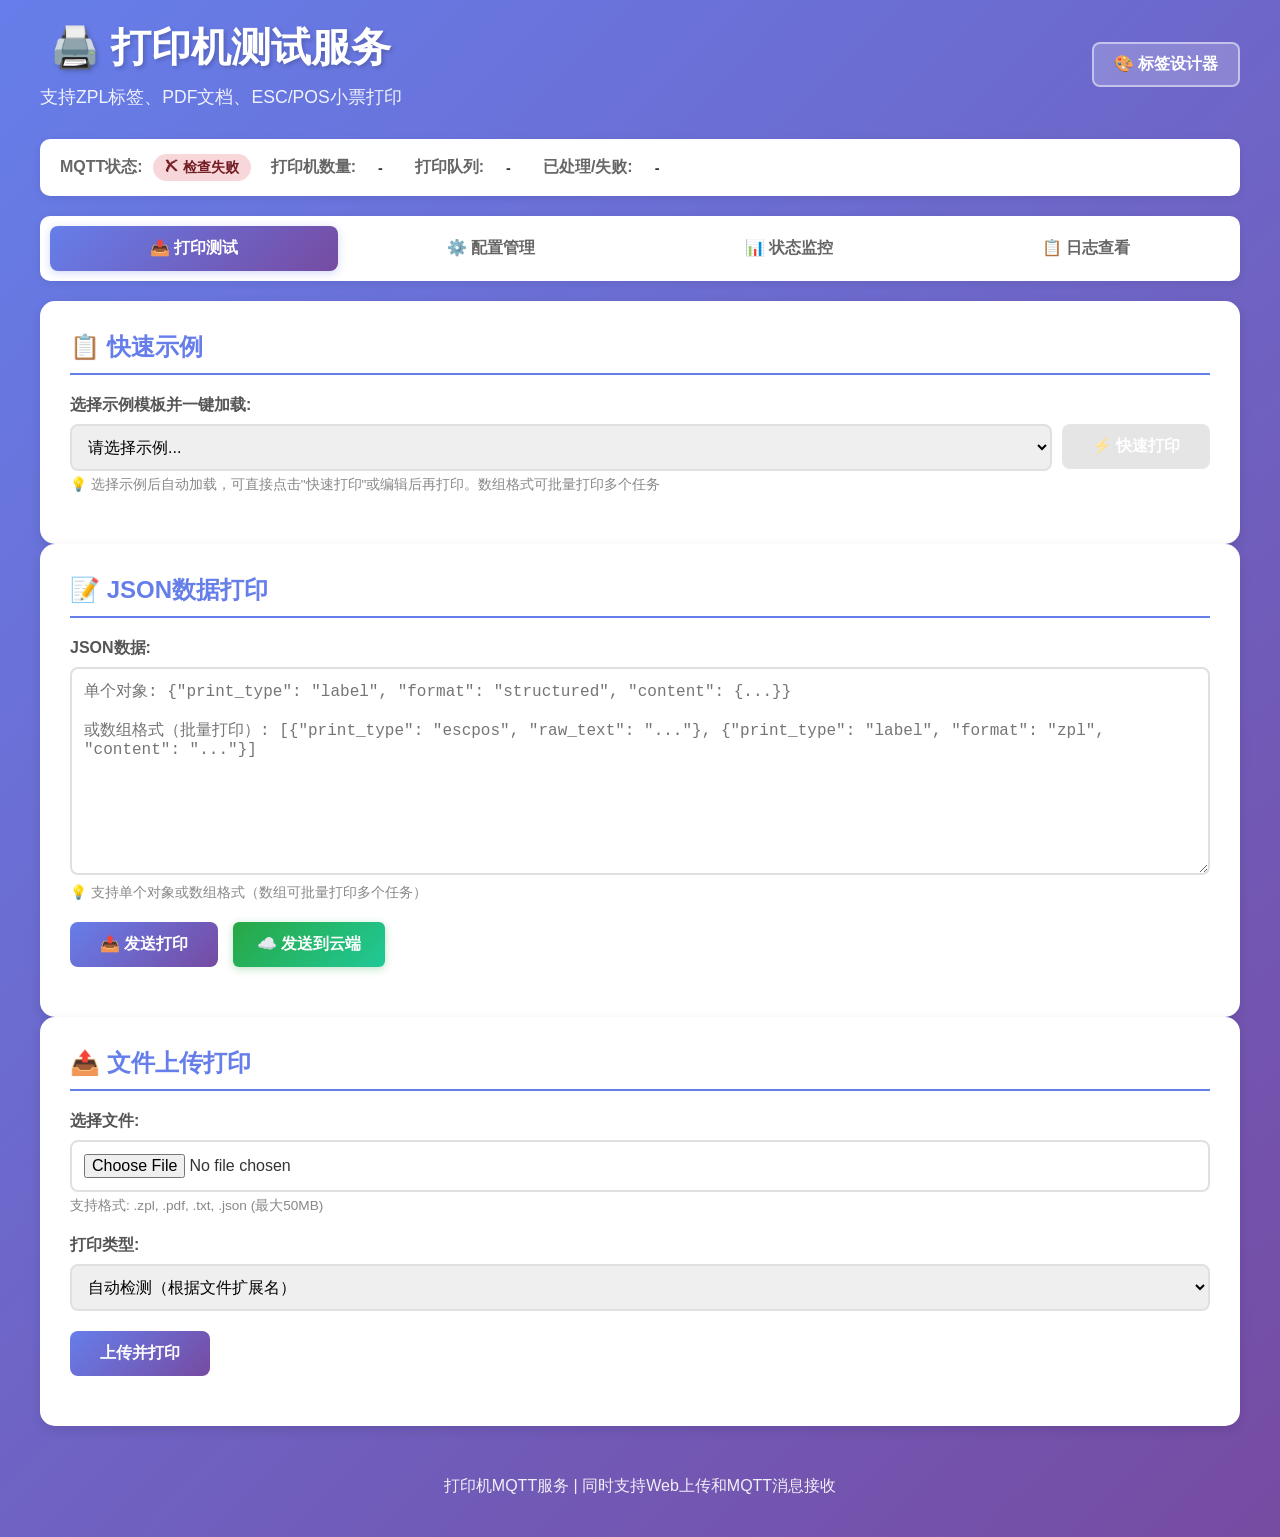
==== commit a7446075: "WPS一键打印系统完整调通: AirScript脚本+自动化参数+ZPL中文渲染+字体修复" ====
--- a/templates/index.html
+++ b/templates/index.html
@@ -9,8 +9,17 @@
 <body>
     <div class="container">
         <header>
-            <h1>🖨️ 打印机测试服务</h1>
-            <p class="subtitle">支持ZPL标签、PDF文档、ESC/POS小票打印</p>
+            <div style="display: flex; align-items: center; justify-content: space-between; flex-wrap: wrap;">
+                <div>
+                    <h1>🖨️ 打印机测试服务</h1>
+                    <p class="subtitle">支持ZPL标签、PDF文档、ESC/POS小票打印</p>
+                </div>
+                <div class="header-nav">
+                    <a href="/designer" class="btn btn-primary" style="padding: 10px 20px; text-decoration: none;">
+                        🎨 标签设计器
+                    </a>
+                </div>
+            </div>
         </header>
 
         <div class="status-bar">
@@ -52,13 +61,11 @@
                                 <select id="example-select" style="flex: 1;" onchange="onExampleSelectAndLoad()">
                                     <option value="">请选择示例...</option>
                                     <optgroup label="标签打印">
-                                        <option value="simple_chinese">简单中文标签（推荐）</option>
-                                        <option value="mixed">中英文混合标签</option>
+                                        <option value="zpl_small_mixed">中英文小标签</option>
                                         <option value="zpl_chinese">ZPL代码含中文</option>
                                         <option value="zpl_english">纯英文ZPL</option>
                                     </optgroup>
                                     <optgroup label="小票打印">
-                                        <option value="deli_receipt">ESC/POS小票（结构化）</option>
                                         <option value="deli_raw">ESC/POS小票（纯文本）</option>
                                     </optgroup>
                                     <optgroup label="批量打印（数组格式）">
@@ -157,6 +164,11 @@
                     <div id="mqtt-config" class="sub-tab-content active">
                         <form id="mqtt-config-form">
                             <div class="form-group">
+                                <label for="platform-code">打印程序号:</label>
+                                <input type="text" id="platform-code" name="platform_code" placeholder="例如: ABC123">
+                                <small>设置后，MQTT主题将自动生成为: tpm-iot-protocol/platform/{程序号}/devicePrintJson</small>
+                            </div>
+                            <div class="form-group">
                                 <label for="mqtt-url">MQTT URL:</label>
                                 <input type="text" id="mqtt-url" name="url" placeholder="mqtt://127.0.0.1:1883">
                                 <small>格式: mqtt://host:port 或 ws://host:port/mqtt</small>
@@ -164,6 +176,7 @@
                             <div class="form-group">
                                 <label for="mqtt-topic">主题:</label>
                                 <input type="text" id="mqtt-topic" name="topic" placeholder="zebra/print">
+                                <small>如果设置了打印程序号，将自动生成主题，但您也可以手动修改</small>
                             </div>
                             <div class="form-group">
                                 <label for="mqtt-username">用户名:</label>
@@ -575,6 +588,9 @@
                 const response = await fetch('/api/config');
                 const data = await response.json();
                 
+                // 填充打印程序号
+                document.getElementById('platform-code').value = data.platform_code || '';
+                
                 // 填充MQTT配置表单
                 if (data.mqtt) {
                     document.getElementById('mqtt-url').value = data.mqtt.url || '';
@@ -583,8 +599,51 @@
                     document.getElementById('mqtt-client-id').value = data.mqtt.client_id || '';
                     // 密码字段不填充（显示为***）
                 }
+                
+                // 检查加载的主题是否是自动生成的
+                const platformCode = data.platform_code;
+                const topic = data.mqtt?.topic || '';
+                if (platformCode && topic) {
+                    const expectedAutoTopic = `tpm-iot-protocol/platform/${platformCode}/devicePrintJson`;
+                    if (topic === expectedAutoTopic) {
+                        document.getElementById('mqtt-topic').setAttribute('data-auto-topic', expectedAutoTopic);
+                    }
+                }
+                
+                // 更新主题显示（根据platform_code自动生成）
+                updateTopicDisplay();
             } catch (error) {
                 console.error('加载配置失败:', error);
+            }
+        }
+        
+        // 更新主题显示
+        function updateTopicDisplay() {
+            const platformCode = document.getElementById('platform-code').value.trim();
+            const topicInput = document.getElementById('mqtt-topic');
+            const currentTopic = topicInput.value.trim();
+            const savedAutoTopic = topicInput.getAttribute('data-auto-topic');
+            
+            if (platformCode) {
+                // 自动生成主题
+                const autoTopic = `tpm-iot-protocol/platform/${platformCode}/devicePrintJson`;
+                
+                // 如果当前主题为空，或者是之前保存的自动生成主题，则更新为新的自动生成主题
+                if (!currentTopic || currentTopic === savedAutoTopic) {
+                    topicInput.value = autoTopic;
+                    topicInput.setAttribute('data-auto-topic', autoTopic);
+                } else {
+                    // 用户手动修改了主题，保持用户输入的值，但更新data-auto-topic标记
+                    topicInput.setAttribute('data-auto-topic', autoTopic);
+                }
+                
+                // 设置placeholder提示自动生成的主题
+                topicInput.placeholder = `自动生成: ${autoTopic}（可手动修改）`;
+            } else {
+                // 清除自动生成标记
+                topicInput.removeAttribute('data-auto-topic');
+                topicInput.placeholder = 'zebra/print';
+                // 如果当前没有值，保持原值（从配置中加载的值）
             }
         }
 
@@ -896,6 +955,10 @@
             try {
                 const response = await fetch('/api/config');
                 const config = await response.json();
+                
+                // 更新打印程序号
+                const platformCodeValue = document.getElementById('platform-code').value.trim();
+                config.platform_code = platformCodeValue || null;
                 
                 // 更新MQTT配置
                 const clientIdValue = document.getElementById('mqtt-client-id').value.trim();
@@ -1125,42 +1188,60 @@
         // 示例数据缓存
         let examplesCache = {};
         let examplesListCache = [];
+        let designerTemplatesCache = [];
         
-        // 加载示例列表
+        // 加载示例列表（同时加载设计器模板）
         async function loadExamplesList() {
             try {
-                const response = await fetch('/api/examples');
-                const data = await response.json();
-                
-                if (data.success) {
-                    examplesListCache = data.examples;
-                    
-                    // 填充下拉列表
-                    const select = document.getElementById('example-select');
-                    select.innerHTML = '<option value="">请选择示例...</option>';
-                    
-                    // 按分类分组
+                const select = document.getElementById('example-select');
+                select.innerHTML = '<option value="">请选择示例...</option>';
+                
+                // 并行加载示例和设计器模板
+                const [examplesResp, templatesResp] = await Promise.all([
+                    fetch('/api/examples'),
+                    fetch('/api/print/templates')
+                ]);
+                
+                // 加载内置示例
+                const examplesData = await examplesResp.json();
+                if (examplesData.success) {
+                    examplesListCache = examplesData.examples;
+                    
                     const categories = {};
-                    data.examples.forEach(ex => {
+                    examplesData.examples.forEach(ex => {
                         const category = ex.category || '其他';
-                        if (!categories[category]) {
-                            categories[category] = [];
-                        }
+                        if (!categories[category]) categories[category] = [];
                         categories[category].push(ex);
                     });
                     
-                    // 添加分组选项
                     for (const [category, items] of Object.entries(categories)) {
                         const optgroup = document.createElement('optgroup');
                         optgroup.label = category;
                         items.forEach(ex => {
                             const option = document.createElement('option');
-                            option.value = ex.id;
+                            option.value = 'example:' + ex.id;
                             option.textContent = ex.title;
                             optgroup.appendChild(option);
                         });
                         select.appendChild(optgroup);
                     }
+                }
+                
+                // 加载设计器保存的模板
+                const templatesData = await templatesResp.json();
+                if (templatesData.success && templatesData.templates.length > 0) {
+                    designerTemplatesCache = templatesData.templates;
+                    
+                    const optgroup = document.createElement('optgroup');
+                    optgroup.label = '🎨 我的模板';
+                    designerTemplatesCache.forEach(tpl => {
+                        const option = document.createElement('option');
+                        option.value = 'template:' + tpl.id;
+                        const date = new Date(tpl.updatedAt || Date.now()).toLocaleDateString('zh-CN');
+                        option.textContent = tpl.name + ' (' + date + ')';
+                        optgroup.appendChild(option);
+                    });
+                    select.appendChild(optgroup);
                 }
             } catch (error) {
                 console.error('加载示例列表失败:', error);
@@ -1180,9 +1261,64 @@
                 return;
             }
             
-            try {
-                // 特殊处理：直接加载数组格式的示例文件
-                if (exampleId === 'escpos_raw_text_list') {
+            // 处理设计器模板选择
+            if (exampleId.startsWith('template:')) {
+                const templateId = exampleId.replace('template:', '');
+                try {
+                    const response = await fetch('/api/print/templates/' + templateId);
+                    const data = await response.json();
+                    
+                    if (data.success && data.template) {
+                        const template = data.template;
+                        const templateData = template.data || {};
+                        
+                        // 提取条码和二维码
+                        let barcodeValue = '', qrcodeValue = '';
+                        const fields = extractFieldsFromTemplate(templateData);
+                        
+                        // 从字段中分离条码/二维码
+                        const labelFields = fields.filter(f => {
+                            if (f.label === '条码') { barcodeValue = f.value; return false; }
+                            if (f.label === '二维码') { qrcodeValue = f.value; return false; }
+                            return true;
+                        });
+                        
+                        // 构建可打印的 JSON 数据
+                        const printData = {
+                            print_type: 'label',
+                            format: 'structured',
+                            content: {
+                                title: template.name || '标签模板',
+                                fields: labelFields,
+                                barcode: barcodeValue || undefined,
+                                qrcode: qrcodeValue || undefined
+                            }
+                        };
+                        
+                        document.getElementById('json-input').value = JSON.stringify(printData, null, 2);
+                        document.getElementById('example-title-mini').textContent = template.name;
+                        document.getElementById('example-desc-mini').textContent = '- 设计器模板';
+                        document.getElementById('example-code').textContent = JSON.stringify(printData, null, 2);
+                        previewMini.style.display = 'block';
+                        quickPrintBtn.disabled = false;
+                        showResult(document.getElementById('json-result'), '✓ 模板已加载，可直接打印或编辑', 'success');
+                        return;
+                    }
+                } catch (error) {
+                    console.error('加载模板失败:', error);
+                    showResult(document.getElementById('json-result'), '加载模板失败: ' + error.message, 'error');
+                    previewMini.style.display = 'none';
+                    quickPrintBtn.disabled = true;
+                    return;
+                }
+            }
+            
+            // 处理内置示例选择（移除 example: 前缀）
+            const exampleRawId = exampleId.startsWith('example:') ? exampleId.replace('example:', '') : exampleId;
+            
+            try {
+            // 特殊处理：直接加载数组格式的示例文件
+            if (exampleRawId === 'escpos_raw_text_list') {
                     const response = await fetch('/api/examples/escpos_raw_text_list');
                     const data = await response.json();
                     
@@ -1205,15 +1341,15 @@
                 
                 // 从缓存或API获取示例数据
                 let exampleData;
-                if (examplesCache[exampleId]) {
-                    exampleData = examplesCache[exampleId];
+                if (examplesCache[exampleRawId]) {
+                    exampleData = examplesCache[exampleRawId];
                 } else {
-                    const response = await fetch(`/api/examples/${exampleId}`);
+                    const response = await fetch(`/api/examples/${exampleRawId}`);
                     const data = await response.json();
                     
                     if (data.success) {
                         exampleData = data;
-                        examplesCache[exampleId] = exampleData;
+                        examplesCache[exampleRawId] = exampleData;
                     } else {
                         showResult(document.getElementById('json-result'), '加载示例失败: ' + data.error, 'error');
                         previewMini.style.display = 'none';
@@ -1250,6 +1386,47 @@
             }
         }
         
+        // 从设计器模板数据中提取字段信息，转为标签打印 JSON
+        function extractFieldsFromTemplate(templateData) {
+            const fields = [];
+            if (!templateData || !templateData.pages) return fields;
+            
+            templateData.pages.forEach(page => {
+                if (!page.elements) return;
+                page.elements.forEach(el => {
+                    // 提取文本元素的变量和内容
+                    if (el.type === 'text') {
+                        const content = el.content || '';
+                        const variable = el.variable || '';
+                        // 提取 @变量名
+                        let varName = '';
+                        if (variable && variable.startsWith('@')) {
+                            varName = variable.replace(/^@/, '');
+                        } else if (content.includes('@')) {
+                            const match = content.match(/@([\w\u4e00-\u9fff]+)/);
+                            if (match) varName = match[1];
+                        }
+                        
+                        fields.push({
+                            label: varName || content.replace(/@[\w\u4e00-\u9fff]+/g, '').trim() || '文本',
+                            value: varName ? '{' + varName + '}' : content,
+                            font_size: Math.round((el.style?.fontSize || 14) * 1.3)
+                        });
+                    }
+                    // 提取条码
+                    if (el.type === 'barcode' || el.type === 'qrcode') {
+                        fields.push({
+                            label: el.type === 'qrcode' ? '二维码' : '条码',
+                            value: el.data || '',
+                            font_size: 16
+                        });
+                    }
+                });
+            });
+            
+            return fields;
+        }
+
         // 切换代码显示
         function toggleExampleCode() {
             const codeElement = document.getElementById('example-code-full');
@@ -1522,6 +1699,9 @@
             setInterval(checkStatus, 5000);
             loadConfig();
             loadExamplesList();  // 加载示例列表
+            
+            // 监听打印程序号输入变化，自动更新主题显示
+            document.getElementById('platform-code').addEventListener('input', updateTopicDisplay);
         });
     </script>
 </body>
--- a/static/style.css
+++ b/static/style.css
@@ -27,6 +27,30 @@
     font-size: 2.5em;
     margin-bottom: 10px;
     text-shadow: 2px 2px 4px rgba(0, 0, 0, 0.2);
+}
+
+.header-nav {
+    margin-top: 0;
+}
+
+.header-nav a {
+    display: inline-block;
+    background: rgba(255, 255, 255, 0.2);
+    color: white;
+    border: 2px solid rgba(255, 255, 255, 0.5);
+    border-radius: 8px;
+    padding: 10px 20px;
+    font-size: 1em;
+    font-weight: 600;
+    text-decoration: none;
+    transition: all 0.3s;
+}
+
+.header-nav a:hover {
+    background: rgba(255, 255, 255, 0.35);
+    border-color: white;
+    transform: translateY(-2px);
+    box-shadow: 0 4px 12px rgba(0, 0, 0, 0.2);
 }
 
 .subtitle {
